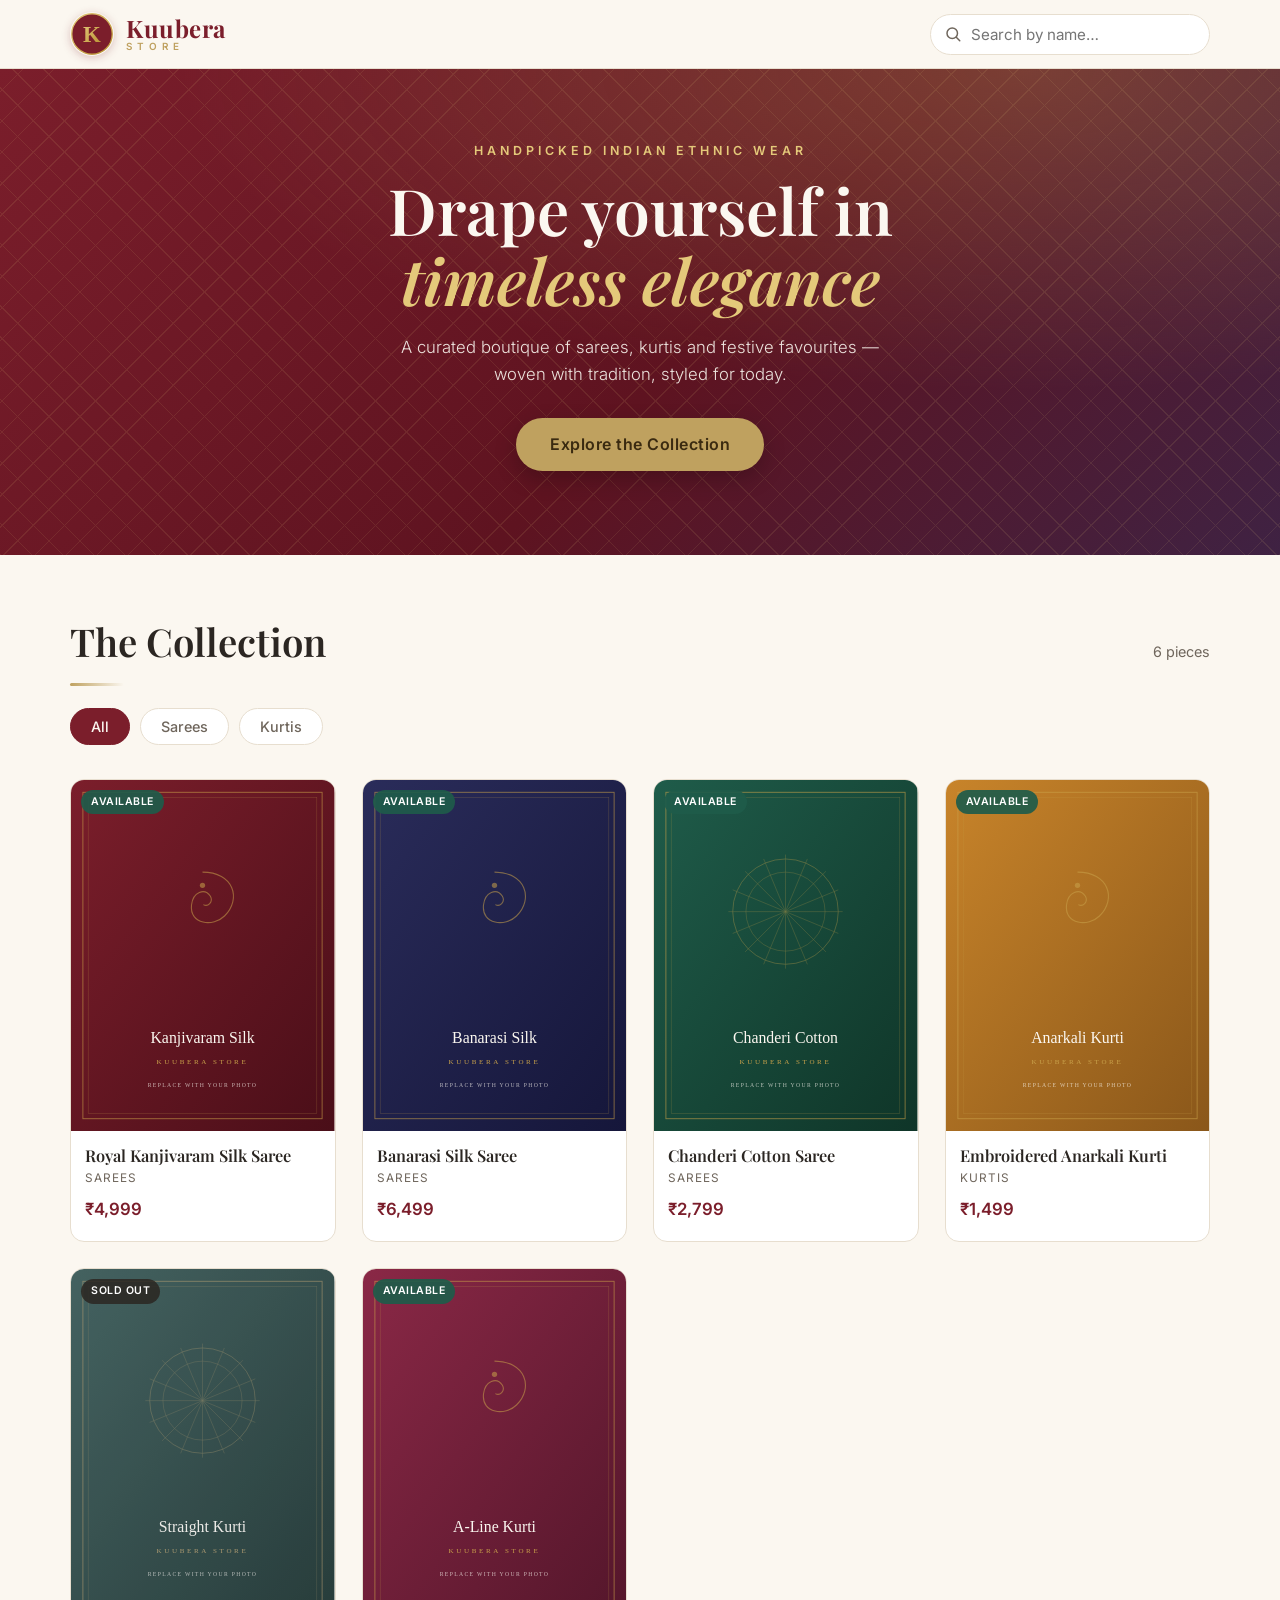
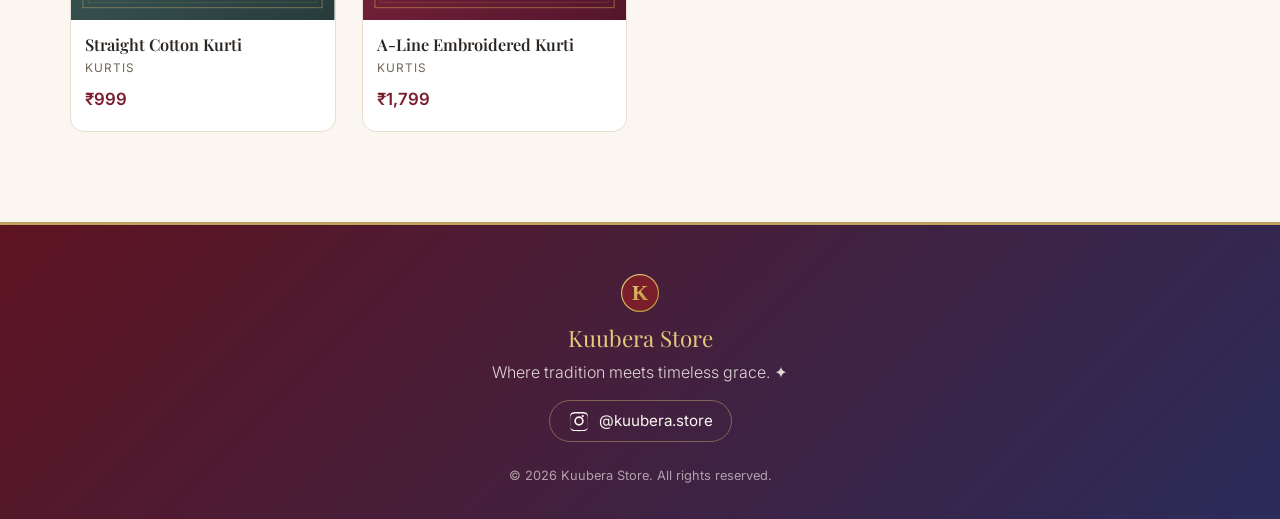
==== index.html @ ace5578c "Initial commit: Kuubera Store catalog website" ====
<!DOCTYPE html>
<html lang="en">
<head>
  <meta charset="UTF-8">
  <meta name="viewport" content="width=device-width, initial-scale=1.0">

  <!-- ===== SEO / social preview (edit the text to suit your shop) ===== -->
  <title>Kuubera Store — Premium Indian Ethnic Wear</title>
  <meta name="description" content="Kuubera Store — an elegant boutique for handpicked Indian ethnic wear. Sarees, kurtis and more. Order easily on WhatsApp.">
  <meta property="og:title" content="Kuubera Store — Premium Indian Ethnic Wear">
  <meta property="og:description" content="Handpicked sarees & kurtis. Order on WhatsApp.">
  <meta property="og:type" content="website">

  <!-- Favicon (the gold K emblem) -->
  <link rel="icon" type="image/svg+xml" href="images/logo.svg">

  <!-- ===== Google Fonts: Playfair Display (headings) + Inter (body) ===== -->
  <link rel="preconnect" href="https://fonts.googleapis.com">
  <link rel="preconnect" href="https://fonts.gstatic.com" crossorigin>
  <link href="https://fonts.googleapis.com/css2?family=Playfair+Display:ital,wght@0,500;0,600;0,700;1,500&family=Inter:wght@300;400;500;600&display=swap" rel="stylesheet">

  <link rel="stylesheet" href="css/styles.css">
</head>
<body>

  <!-- ============================ HEADER ============================ -->
  <header class="site-header" id="top">
    <div class="container header__inner">
      <a class="logo" href="#top" aria-label="Kuubera Store home">
        <img class="logo__mark" src="images/logo.svg" alt="" width="44" height="44">
        <span class="logo__text">
          <span class="logo__name">Kuubera</span>
          <span class="logo__sub">STORE</span>
        </span>
      </a>

      <div class="header__search">
        <svg class="search-icon" viewBox="0 0 24 24" width="18" height="18" aria-hidden="true">
          <path fill="none" stroke="currentColor" stroke-width="2" stroke-linecap="round"
                d="M21 21l-4.3-4.3M11 18a7 7 0 100-14 7 7 0 000 14z"/>
        </svg>
        <input type="search" id="search-input" placeholder="Search by name…"
               aria-label="Search products by name" autocomplete="off">
      </div>
    </div>
  </header>

  <!-- ============================ HERO ============================ -->
  <section class="hero">
    <div class="hero__bg" aria-hidden="true"></div>
    <div class="container hero__inner">
      <p class="hero__eyebrow">Handpicked Indian Ethnic Wear</p>
      <h1 class="hero__title">Drape yourself in<br><em>timeless elegance</em></h1>
      <p class="hero__lead">
        A curated boutique of sarees, kurtis and festive favourites —
        woven with tradition, styled for today.
      </p>
      <a class="hero__cta" href="#shop">Explore the Collection</a>
    </div>
  </section>

  <!-- ============================ SHOP ============================ -->
  <main class="container" id="shop">
    <div class="shop__head">
      <h2 class="section-title">The Collection</h2>
      <p class="result-count" id="result-count" aria-live="polite"></p>
    </div>

    <!-- Category filter buttons (built automatically from your products) -->
    <nav class="filter-bar" id="filter-bar" aria-label="Filter by category"></nav>

    <!-- Product grid (built by js/app.js) -->
    <div class="grid" id="product-grid"></div>

    <!-- Shown when search/filter finds nothing -->
    <p class="empty-state" id="empty-state" hidden>
      No pieces match your search. Try a different name or category.
    </p>
  </main>

  <!-- ============================ FOOTER ============================ -->
  <footer class="site-footer">
    <div class="container footer__inner">
      <div class="footer__brand">
        <img src="images/logo.svg" alt="" width="40" height="40">
        <p class="footer__name">Kuubera Store</p>
        <p class="footer__line">Where tradition meets timeless grace. ✦</p>
      </div>
      <div class="footer__links">
        <!-- Instagram link comes from INSTAGRAM_URL in js/products.js -->
        <a id="instagram-link" href="#" target="_blank" rel="noopener" aria-label="Instagram">
          <svg viewBox="0 0 24 24" width="22" height="22" fill="currentColor" aria-hidden="true">
            <path d="M12 2.16c3.2 0 3.58.01 4.85.07 1.17.05 1.8.25 2.23.41.56.22.96.48 1.38.9.42.42.68.82.9 1.38.16.42.36 1.06.41 2.23.06 1.27.07 1.65.07 4.85s-.01 3.58-.07 4.85c-.05 1.17-.25 1.8-.41 2.23-.22.56-.48.96-.9 1.38-.42.42-.82.68-1.38.9-.42.16-1.06.36-2.23.41-1.27.06-1.65.07-4.85.07s-3.58-.01-4.85-.07c-1.17-.05-1.8-.25-2.23-.41a3.7 3.7 0 01-1.38-.9 3.7 3.7 0 01-.9-1.38c-.16-.42-.36-1.06-.41-2.23C2.17 15.58 2.16 15.2 2.16 12s.01-3.58.07-4.85c.05-1.17.25-1.8.41-2.23.22-.56.48-.96.9-1.38.42-.42.82-.68 1.38-.9.42-.16 1.06-.36 2.23-.41C8.42 2.17 8.8 2.16 12 2.16zm0 1.62c-3.15 0-3.52.01-4.76.07-1.15.05-1.77.24-2.19.4-.55.22-.94.47-1.35.88-.41.41-.66.8-.88 1.35-.16.42-.35 1.04-.4 2.19-.06 1.24-.07 1.61-.07 4.76s.01 3.52.07 4.76c.05 1.15.24 1.77.4 2.19.22.55.47.94.88 1.35.41.41.8.66 1.35.88.42.16 1.04.35 2.19.4 1.24.06 1.61.07 4.76.07s3.52-.01 4.76-.07c1.15-.05 1.77-.24 2.19-.4.55-.22.94-.47 1.35-.88.41-.41.66-.8.88-1.35.16-.42.35-1.04.4-2.19.06-1.24.07-1.61.07-4.76s-.01-3.52-.07-4.76c-.05-1.15-.24-1.77-.4-2.19a3.6 3.6 0 00-.88-1.35 3.6 3.6 0 00-1.35-.88c-.42-.16-1.04-.35-2.19-.4-1.24-.06-1.61-.07-4.76-.07zM12 6.84A5.16 5.16 0 1012 17.16 5.16 5.16 0 0012 6.84zm0 8.5A3.34 3.34 0 1112 8.66a3.34 3.34 0 010 6.68zm5.34-8.69a1.2 1.2 0 11-2.4 0 1.2 1.2 0 012.4 0z"/>
          </svg>
          <span>@kuubera.store</span>
        </a>
      </div>
      <p class="footer__copy">© <span id="year"></span> Kuubera Store. All rights reserved.</p>
    </div>
  </footer>

  <!-- ===================== PRODUCT POPUP (MODAL) ===================== -->
  <div class="modal" id="product-modal" aria-hidden="true" role="dialog" aria-modal="true" aria-label="Product details">
    <div class="modal__overlay" id="modal-overlay"></div>
    <div class="modal__dialog" id="modal-content"><!-- filled by app.js --></div>
  </div>

  <!-- ===================== SCRIPTS ===================== -->
  <!-- 1) Your product data (edit this file to manage the shop) -->
  <script src="js/products.js"></script>
  <!-- 2) The app that draws everything -->
  <script src="js/app.js"></script>
  <!-- 3) Tiny inline bits that depend on your settings -->
  <script>
    // Set the footer year and Instagram link from your settings in products.js
    document.getElementById("year").textContent = new Date().getFullYear();
    var ig = document.getElementById("instagram-link");
    if (ig && typeof INSTAGRAM_URL === "string") ig.href = INSTAGRAM_URL;
  </script>
</body>
</html>
---- css/styles.css ----
/* =====================================================================
   KUUBERA STORE — STYLESHEET
   Mobile-first, premium Indian-boutique aesthetic.
   Palette: ivory base · deep maroon · indigo · emerald · mustard · gold.
   ===================================================================== */

/* ---- Design tokens (change colours/spacing here in one place) ---- */
:root {
  --cream:        #FBF7F0;   /* page background  */
  --cream-2:      #F3EAD9;   /* warm sand (secondary surface) */
  --ivory-card:   #FFFFFF;
  --ink:          #2B2622;   /* main text        */
  --ink-soft:     #6F665C;   /* muted text       */
  --maroon:       #7B1E2B;   /* primary jewel     */
  --maroon-dark:  #5E1320;
  --indigo:       #2A2C5A;
  --emerald:      #1F5C4A;
  --mustard:      #C8842A;
  --gold:         #BFA15F;
  --gold-soft:    #E4C97A;
  --line:         #E7DECF;   /* hairline borders  */
  --shadow:       0 10px 30px rgba(64, 38, 20, 0.10);
  --shadow-lg:    0 24px 60px rgba(64, 38, 20, 0.20);
  --radius:       14px;
  --radius-sm:    10px;
  --maxw:         1180px;
  --font-display: "Playfair Display", Georgia, "Times New Roman", serif;
  --font-body:    "Inter", system-ui, -apple-system, "Segoe UI", sans-serif;
}

/* ---- Reset / base ---- */
*, *::before, *::after { box-sizing: border-box; }

html { scroll-behavior: smooth; }

body {
  margin: 0;
  font-family: var(--font-body);
  font-weight: 400;
  color: var(--ink);
  background: var(--cream);
  line-height: 1.6;
  -webkit-font-smoothing: antialiased;
  text-rendering: optimizeLegibility;
}

img { display: block; max-width: 100%; height: auto; }

a { color: inherit; text-decoration: none; }

.container { width: 100%; max-width: var(--maxw); margin: 0 auto; padding: 0 20px; }

/* =====================  HEADER  ===================== */
.site-header {
  position: sticky;
  top: 0;
  z-index: 50;
  background: rgba(251, 247, 240, 0.92);
  backdrop-filter: blur(10px);
  border-bottom: 1px solid var(--line);
}
.header__inner {
  display: flex;
  align-items: center;
  justify-content: space-between;
  gap: 16px;
  padding-top: 12px;
  padding-bottom: 12px;
}

.logo { display: flex; align-items: center; gap: 12px; }
.logo__mark { border-radius: 50%; box-shadow: 0 2px 8px rgba(123, 30, 43, 0.25); }
.logo__text { display: flex; flex-direction: column; line-height: 1; }
.logo__name {
  font-family: var(--font-display);
  font-size: 1.5rem;
  font-weight: 700;
  color: var(--maroon);
  letter-spacing: 0.5px;
}
.logo__sub {
  font-size: 0.62rem;
  letter-spacing: 5px;
  color: var(--gold);
  margin-top: 2px;
  font-weight: 600;
}

/* Search box */
.header__search {
  position: relative;
  display: flex;
  align-items: center;
  flex: 0 1 280px;
}
.search-icon { position: absolute; left: 14px; color: var(--ink-soft); pointer-events: none; }
#search-input {
  width: 100%;
  font-family: var(--font-body);
  font-size: 0.95rem;
  color: var(--ink);
  padding: 10px 14px 10px 40px;
  border: 1px solid var(--line);
  border-radius: 999px;
  background: #fff;
  transition: border-color 0.2s, box-shadow 0.2s;
}
#search-input:focus {
  outline: none;
  border-color: var(--gold);
  box-shadow: 0 0 0 3px rgba(191, 161, 95, 0.18);
}

/* =====================  HERO  ===================== */
.hero {
  position: relative;
  overflow: hidden;
  color: var(--cream);
  isolation: isolate;
}
.hero__bg {
  position: absolute;
  inset: 0;
  z-index: -1;
  background:
    radial-gradient(120% 120% at 80% 0%, rgba(191,161,95,0.30), transparent 55%),
    linear-gradient(135deg, var(--maroon) 0%, var(--maroon-dark) 55%, var(--indigo) 130%);
}
/* faint textile motif overlay */
.hero__bg::after {
  content: "";
  position: absolute;
  inset: 0;
  opacity: 0.10;
  background-image:
    repeating-linear-gradient(45deg, var(--gold-soft) 0 1px, transparent 1px 22px),
    repeating-linear-gradient(-45deg, var(--gold-soft) 0 1px, transparent 1px 22px);
}
.hero__inner {
  padding: 72px 20px 84px;
  text-align: center;
  max-width: 760px;
}
.hero__eyebrow {
  margin: 0 0 14px;
  font-size: 0.78rem;
  letter-spacing: 4px;
  text-transform: uppercase;
  color: var(--gold-soft);
  font-weight: 600;
}
.hero__title {
  font-family: var(--font-display);
  font-weight: 600;
  font-size: clamp(2.2rem, 7vw, 4rem);
  line-height: 1.1;
  margin: 0 0 18px;
}
.hero__title em { color: var(--gold-soft); font-style: italic; }
.hero__lead {
  margin: 0 auto 30px;
  max-width: 520px;
  font-size: 1.05rem;
  color: rgba(251, 247, 240, 0.9);
  font-weight: 300;
}
.hero__cta {
  display: inline-block;
  padding: 14px 34px;
  background: var(--gold);
  color: #3a2a10;
  font-weight: 600;
  letter-spacing: 0.5px;
  border-radius: 999px;
  transition: transform 0.2s ease, box-shadow 0.2s ease, background 0.2s;
  box-shadow: 0 8px 22px rgba(0,0,0,0.22);
}
.hero__cta:hover { transform: translateY(-2px); background: var(--gold-soft); box-shadow: 0 12px 28px rgba(0,0,0,0.28); }

/* =====================  SHOP HEAD + FILTERS  ===================== */
#shop { padding: 56px 20px 40px; }
.shop__head {
  display: flex;
  align-items: baseline;
  justify-content: space-between;
  flex-wrap: wrap;
  gap: 8px;
  margin-bottom: 22px;
}
.section-title {
  font-family: var(--font-display);
  font-weight: 600;
  font-size: clamp(1.7rem, 4vw, 2.4rem);
  color: var(--ink);
  margin: 0;
  position: relative;
}
.section-title::after {
  content: "";
  display: block;
  width: 54px; height: 3px;
  margin-top: 10px;
  background: linear-gradient(90deg, var(--gold), transparent);
  border-radius: 2px;
}
.result-count { color: var(--ink-soft); font-size: 0.9rem; margin: 0; }

.filter-bar {
  display: flex;
  flex-wrap: wrap;
  gap: 10px;
  margin-bottom: 34px;
}
.filter-pill {
  font-family: var(--font-body);
  font-size: 0.9rem;
  font-weight: 500;
  color: var(--ink-soft);
  padding: 9px 20px;
  background: #fff;
  border: 1px solid var(--line);
  border-radius: 999px;
  cursor: pointer;
  transition: all 0.2s ease;
}
.filter-pill:hover { border-color: var(--gold); color: var(--maroon); }
.filter-pill.is-active {
  background: var(--maroon);
  border-color: var(--maroon);
  color: var(--cream);
}

/* =====================  PRODUCT GRID  ===================== */
.grid {
  display: grid;
  grid-template-columns: repeat(2, 1fr);   /* mobile: 2 across */
  gap: 16px;
}
@media (min-width: 640px)  { .grid { grid-template-columns: repeat(3, 1fr); gap: 22px; } }
@media (min-width: 980px)  { .grid { grid-template-columns: repeat(4, 1fr); gap: 26px; } }

/* Card */
.card {
  background: var(--ivory-card);
  border: 1px solid var(--line);
  border-radius: var(--radius);
  overflow: hidden;
  cursor: pointer;
  display: flex;
  flex-direction: column;
  /* fade-in start state (JS adds .is-visible) */
  opacity: 0;
  transform: translateY(18px);
  transition: opacity 0.6s ease, transform 0.6s ease, box-shadow 0.3s ease;
}
.card.is-visible { opacity: 1; transform: none; }
.card:hover { box-shadow: var(--shadow-lg); transform: translateY(-4px); }
.card:focus-visible { outline: 2px solid var(--gold); outline-offset: 2px; }

.card__media {
  position: relative;
  aspect-ratio: 3 / 4;
  overflow: hidden;
  background: var(--cream);
}
.card__media img {
  width: 100%; height: 100%;
  object-fit: cover;
  transition: transform 0.6s ease;
}
.card:hover .card__media img { transform: scale(1.05); }
.card.is-soldout .card__media img { filter: grayscale(0.5) brightness(0.95); }

.badge {
  position: absolute;
  top: 10px; left: 10px;
  font-size: 0.66rem;
  font-weight: 600;
  letter-spacing: 0.5px;
  padding: 4px 10px;
  border-radius: 999px;
  text-transform: uppercase;
}
.badge--stock   { background: rgba(31, 92, 74, 0.92); color: #fff; }
.badge--soldout { background: rgba(43, 38, 34, 0.85); color: #fff; }

.card__body { padding: 14px 14px 18px; }
.card__name {
  font-family: var(--font-display);
  font-weight: 600;
  font-size: 1.02rem;
  margin: 0 0 4px;
  color: var(--ink);
  line-height: 1.25;
}
.card__cat { margin: 0 0 8px; font-size: 0.74rem; letter-spacing: 1px; text-transform: uppercase; color: var(--ink-soft); }
.card__price { margin: 0; font-weight: 600; color: var(--maroon); font-size: 1.05rem; }

.empty-state { text-align: center; color: var(--ink-soft); padding: 50px 0; font-size: 1.05rem; }

/* =====================  FOOTER  ===================== */
.site-footer {
  margin-top: 50px;
  background: linear-gradient(135deg, var(--maroon-dark), var(--indigo));
  color: var(--cream);
  border-top: 3px solid var(--gold);
}
.footer__inner {
  padding: 48px 20px 32px;
  text-align: center;
  display: flex;
  flex-direction: column;
  align-items: center;
  gap: 14px;
}
.footer__brand img { border-radius: 50%; margin: 0 auto 8px; }
.footer__name { font-family: var(--font-display); font-size: 1.4rem; margin: 0; color: var(--gold-soft); }
.footer__line { margin: 4px 0 0; color: rgba(251,247,240,0.85); font-weight: 300; }
.footer__links a {
  display: inline-flex;
  align-items: center;
  gap: 9px;
  color: var(--cream);
  font-size: 0.95rem;
  padding: 8px 18px;
  border: 1px solid rgba(228,201,122,0.4);
  border-radius: 999px;
  transition: background 0.2s, border-color 0.2s;
}
.footer__links a:hover { background: rgba(228,201,122,0.14); border-color: var(--gold-soft); }
.footer__copy { font-size: 0.8rem; color: rgba(251,247,240,0.6); margin: 10px 0 0; }

/* =====================  MODAL (PRODUCT POPUP)  ===================== */
.modal {
  position: fixed;
  inset: 0;
  z-index: 100;
  display: none;
  align-items: center;
  justify-content: center;
  padding: 16px;
}
.modal.is-open { display: flex; }
.modal__overlay {
  position: absolute;
  inset: 0;
  background: rgba(33, 22, 16, 0.62);
  backdrop-filter: blur(3px);
  animation: fade 0.25s ease;
}
.modal__dialog {
  position: relative;
  background: var(--cream);
  width: 100%;
  max-width: 920px;
  max-height: 92vh;
  overflow-y: auto;
  border-radius: var(--radius);
  box-shadow: var(--shadow-lg);
  animation: pop 0.28s cubic-bezier(.2,.8,.2,1);
}
@keyframes fade { from { opacity: 0; } to { opacity: 1; } }
@keyframes pop  { from { opacity: 0; transform: translateY(20px) scale(.98); } to { opacity: 1; transform: none; } }

.modal__close {
  position: absolute;
  top: 12px; right: 12px;
  z-index: 3;
  width: 38px; height: 38px;
  border: none;
  border-radius: 50%;
  background: rgba(255,255,255,0.9);
  color: var(--ink);
  font-size: 26px;
  line-height: 1;
  cursor: pointer;
  box-shadow: var(--shadow);
  transition: transform 0.2s, background 0.2s;
}
.modal__close:hover { transform: rotate(90deg); background: #fff; }

.modal__grid { display: grid; grid-template-columns: 1fr; }
@media (min-width: 760px) { .modal__grid { grid-template-columns: 1fr 1fr; } }

/* Gallery */
.gallery { background: var(--cream); }
.gallery__main { aspect-ratio: 3 / 4; overflow: hidden; }
.gallery__main img { width: 100%; height: 100%; object-fit: cover; }
.gallery__thumbs { display: flex; gap: 8px; padding: 12px; flex-wrap: wrap; }
.thumb {
  width: 60px; height: 80px;
  padding: 0;
  border: 2px solid transparent;
  border-radius: 8px;
  overflow: hidden;
  cursor: pointer;
  background: none;
}
.thumb img { width: 100%; height: 100%; object-fit: cover; }
.thumb.is-active { border-color: var(--gold); }

/* Info column */
.modal__info { padding: 30px 28px 34px; }
.modal__cat { margin: 0 0 6px; font-size: 0.74rem; letter-spacing: 2px; text-transform: uppercase; color: var(--mustard); font-weight: 600; }
.modal__name { font-family: var(--font-display); font-weight: 600; font-size: 1.8rem; margin: 0 0 12px; line-height: 1.15; }
.modal__price { font-size: 1.4rem; font-weight: 600; color: var(--maroon); margin: 0 0 18px; display: flex; align-items: center; gap: 12px; flex-wrap: wrap; }
.modal__desc { color: var(--ink-soft); margin: 0 0 22px; }

.field-label { font-size: 0.78rem; letter-spacing: 1px; text-transform: uppercase; color: var(--ink); font-weight: 600; margin: 0 0 10px; }
.size-block { margin-bottom: 24px; }
.size-options { display: flex; gap: 9px; flex-wrap: wrap; }
.size-pill {
  min-width: 46px;
  padding: 9px 14px;
  font-family: var(--font-body);
  font-size: 0.9rem;
  font-weight: 500;
  border: 1px solid var(--line);
  background: #fff;
  border-radius: 8px;
  cursor: pointer;
  transition: all 0.2s;
}
.size-pill:hover { border-color: var(--gold); }
.size-pill.is-active { background: var(--ink); color: var(--cream); border-color: var(--ink); }

/* WhatsApp order button */
.btn-whatsapp {
  display: flex;
  align-items: center;
  justify-content: center;
  gap: 10px;
  width: 100%;
  padding: 15px 20px;
  background: #25D366;
  color: #06351b;
  font-size: 1.02rem;
  font-weight: 600;
  border-radius: 12px;
  box-shadow: 0 8px 20px rgba(37,211,102,0.3);
  transition: transform 0.2s, box-shadow 0.2s, background 0.2s;
}
.btn-whatsapp:hover { transform: translateY(-2px); background: #1ebe5a; box-shadow: 0 12px 26px rgba(37,211,102,0.4); }
.btn-whatsapp svg { flex-shrink: 0; }
.modal__note { text-align: center; font-size: 0.8rem; color: var(--ink-soft); margin: 12px 0 0; }

/* Respect users who prefer less motion */
@media (prefers-reduced-motion: reduce) {
  *, *::before, *::after { animation-duration: 0.001ms !important; transition-duration: 0.001ms !important; scroll-behavior: auto !important; }
  .card { opacity: 1; transform: none; }
}
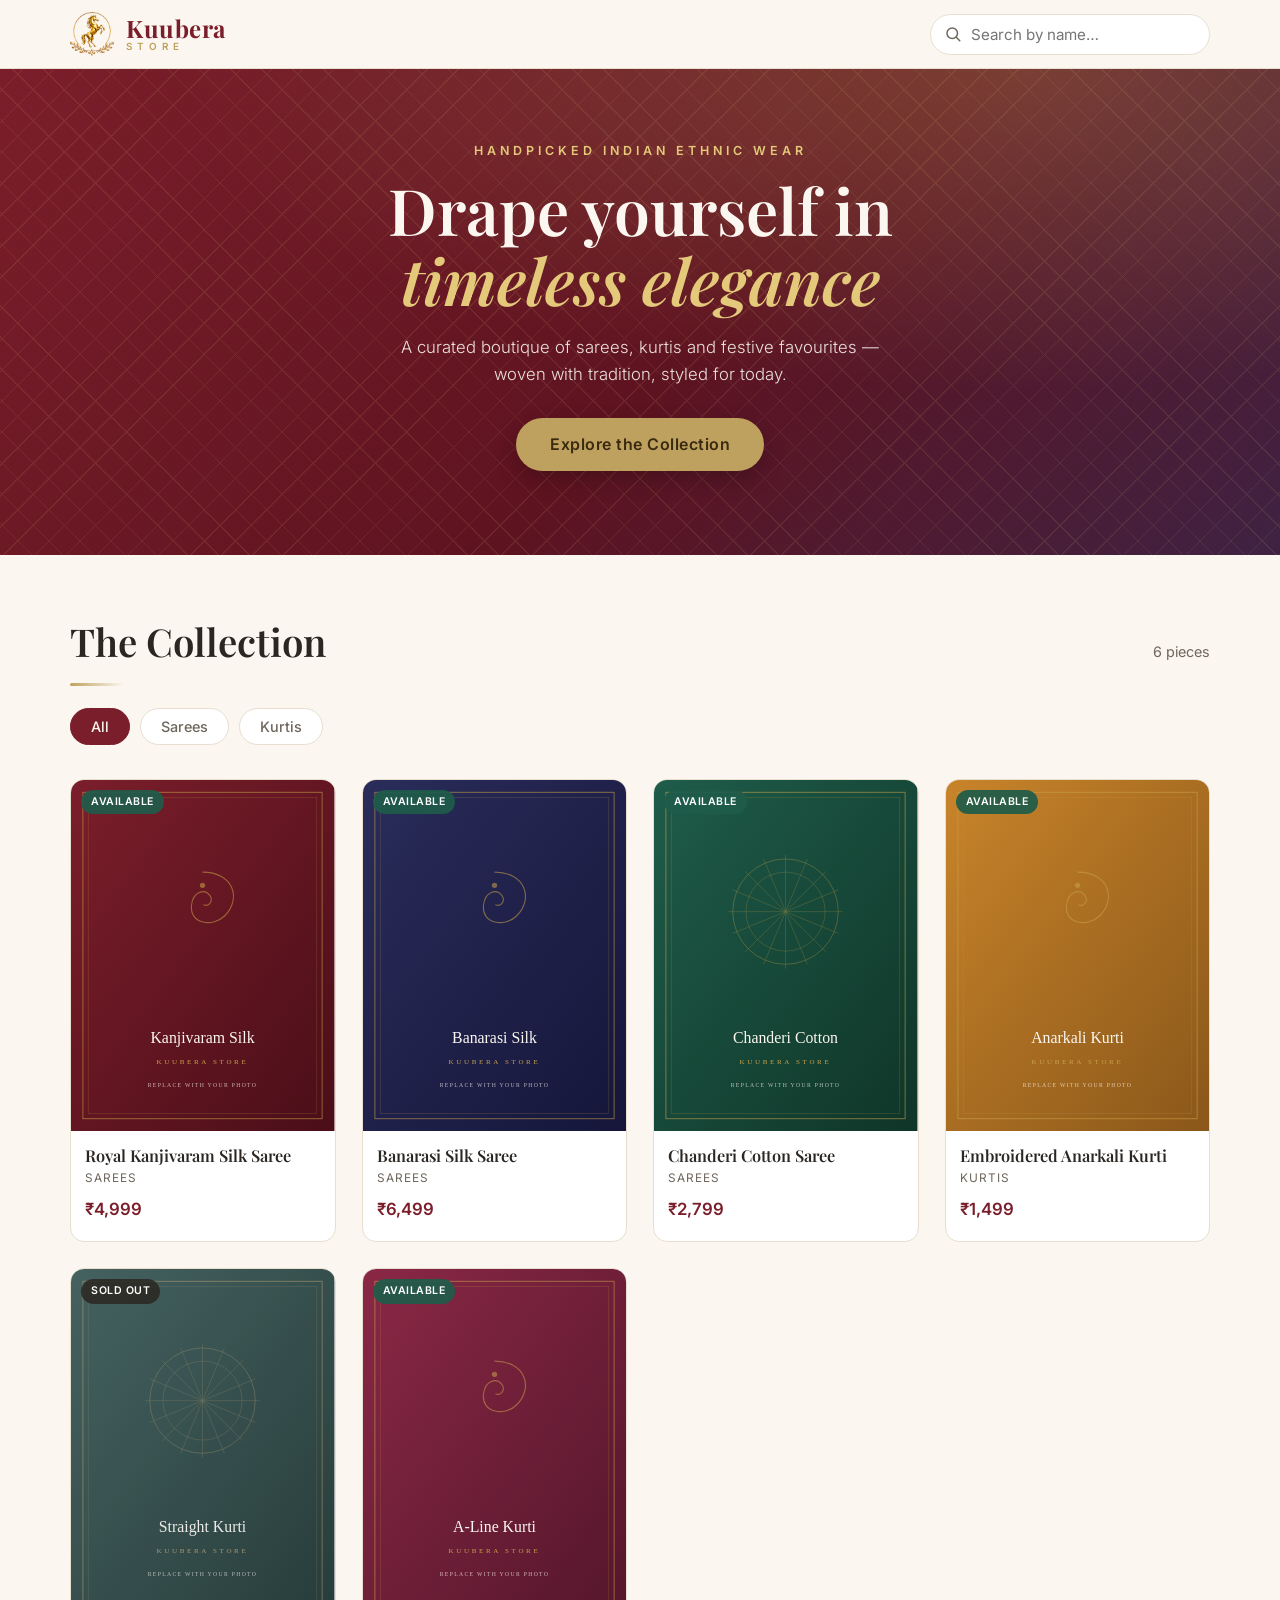
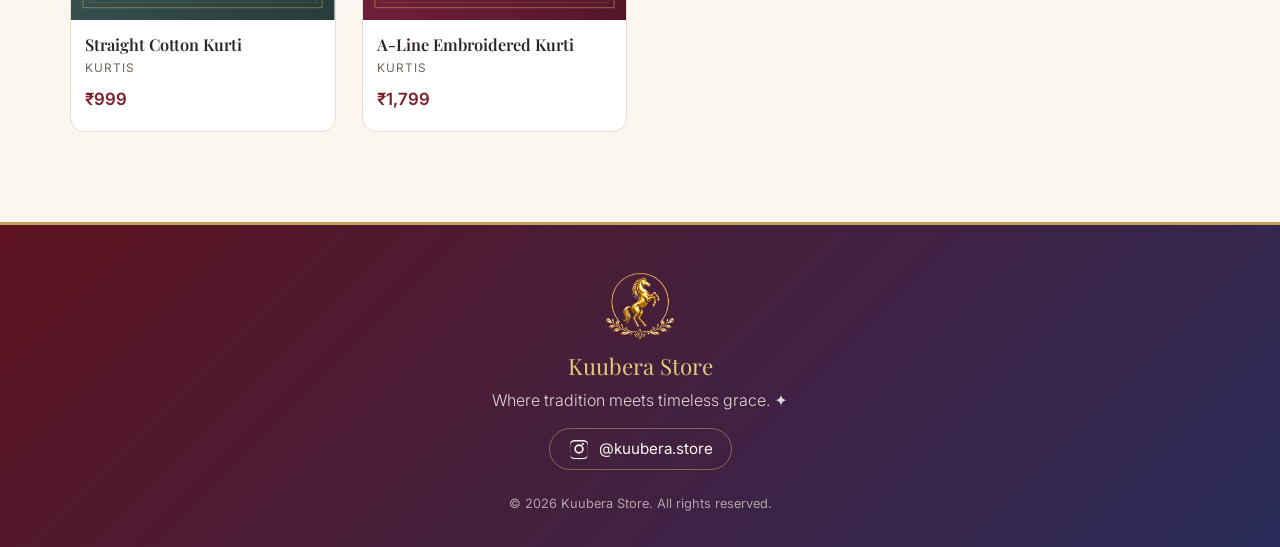
==== commit 8d2909e2: "Add CSV catalog, per-size stock, Amazon links, transparent logo - Move product catalog to products.c" ====
--- a/index.html
+++ b/index.html
@@ -11,8 +11,8 @@
   <meta property="og:description" content="Handpicked sarees & kurtis. Order on WhatsApp.">
   <meta property="og:type" content="website">
 
-  <!-- Favicon (the gold K emblem) -->
-  <link rel="icon" type="image/svg+xml" href="images/logo.svg">
+  <!-- Favicon (the gold horse emblem) -->
+  <link rel="icon" type="image/png" href="images/logo-mark.png">
 
   <!-- ===== Google Fonts: Playfair Display (headings) + Inter (body) ===== -->
   <link rel="preconnect" href="https://fonts.googleapis.com">
@@ -27,7 +27,7 @@
   <header class="site-header" id="top">
     <div class="container header__inner">
       <a class="logo" href="#top" aria-label="Kuubera Store home">
-        <img class="logo__mark" src="images/logo.svg" alt="" width="44" height="44">
+        <img class="logo__mark" src="images/logo-mark.png" alt="" width="44" height="44">
         <span class="logo__text">
           <span class="logo__name">Kuubera</span>
           <span class="logo__sub">STORE</span>
@@ -82,7 +82,7 @@
   <footer class="site-footer">
     <div class="container footer__inner">
       <div class="footer__brand">
-        <img src="images/logo.svg" alt="" width="40" height="40">
+        <img src="images/logo-mark.png" alt="" width="68" height="68">
         <p class="footer__name">Kuubera Store</p>
         <p class="footer__line">Where tradition meets timeless grace. ✦</p>
       </div>
--- a/css/styles.css
+++ b/css/styles.css
@@ -68,8 +68,8 @@
   padding-bottom: 12px;
 }
 
-.logo { display: flex; align-items: center; gap: 12px; }
-.logo__mark { border-radius: 50%; box-shadow: 0 2px 8px rgba(123, 30, 43, 0.25); }
+.logo { display: flex; align-items: center; gap: 12px; min-width: 0; }
+.logo__mark { width: 44px; height: 44px; object-fit: contain; flex-shrink: 0; }
 .logo__text { display: flex; flex-direction: column; line-height: 1; }
 .logo__name {
   font-family: var(--font-display);
@@ -111,6 +111,15 @@
   box-shadow: 0 0 0 3px rgba(191, 161, 95, 0.18);
 }
 
+/* On narrow phones, drop the search box onto its own full-width row so it
+   can never crowd or overlap the logo while the page loads. */
+@media (max-width: 560px) {
+  .header__inner { flex-wrap: wrap; gap: 10px 14px; }
+  .logo { flex: 1 1 auto; }
+  .header__search { flex: 1 1 100%; order: 3; }
+  .logo__name { font-size: 1.3rem; }
+}
+
 /* =====================  HERO  ===================== */
 .hero {
   position: relative;
@@ -313,7 +322,7 @@
   align-items: center;
   gap: 14px;
 }
-.footer__brand img { border-radius: 50%; margin: 0 auto 8px; }
+.footer__brand img { width: 68px; height: 68px; object-fit: contain; margin: 0 auto 8px; }
 .footer__name { font-family: var(--font-display); font-size: 1.4rem; margin: 0; color: var(--gold-soft); }
 .footer__line { margin: 4px 0 0; color: rgba(251,247,240,0.85); font-weight: 300; }
 .footer__links a {
@@ -423,26 +432,70 @@
 }
 .size-pill:hover { border-color: var(--gold); }
 .size-pill.is-active { background: var(--ink); color: var(--cream); border-color: var(--ink); }
-
-/* WhatsApp order button */
-.btn-whatsapp {
+/* Sold-out size: shown but not selectable */
+.size-pill.is-unavailable {
+  color: var(--ink-soft);
+  background: var(--cream-2);
+  border-color: var(--line);
+  text-decoration: line-through;
+  opacity: 0.6;
+  cursor: not-allowed;
+}
+.size-pill.is-unavailable:hover { border-color: var(--line); }
+
+/* Buy buttons (WhatsApp + optional Amazon), stacked */
+.buy-actions { display: flex; flex-direction: column; gap: 12px; }
+.btn-whatsapp, .btn-amazon {
   display: flex;
   align-items: center;
   justify-content: center;
   gap: 10px;
   width: 100%;
   padding: 15px 20px;
+  font-size: 1.02rem;
+  font-weight: 600;
+  border-radius: 12px;
+  transition: transform 0.2s, box-shadow 0.2s, background 0.2s;
+}
+.btn-whatsapp svg, .btn-amazon svg { flex-shrink: 0; }
+
+/* WhatsApp order button (primary) */
+.btn-whatsapp {
   background: #25D366;
   color: #06351b;
-  font-size: 1.02rem;
-  font-weight: 600;
-  border-radius: 12px;
   box-shadow: 0 8px 20px rgba(37,211,102,0.3);
-  transition: transform 0.2s, box-shadow 0.2s, background 0.2s;
 }
 .btn-whatsapp:hover { transform: translateY(-2px); background: #1ebe5a; box-shadow: 0 12px 26px rgba(37,211,102,0.4); }
-.btn-whatsapp svg { flex-shrink: 0; }
+
+/* Amazon buy button (secondary) */
+.btn-amazon {
+  background: #FF9900;
+  color: #1a1208;
+  box-shadow: 0 8px 20px rgba(255,153,0,0.28);
+}
+.btn-amazon:hover { transform: translateY(-2px); background: #f08a00; box-shadow: 0 12px 26px rgba(255,153,0,0.38); }
+
+/* Disabled order button when every size is sold out */
+.btn-whatsapp.is-disabled {
+  background: #c9c4bc;
+  color: #5f5a52;
+  box-shadow: none;
+  cursor: not-allowed;
+}
+.btn-whatsapp.is-disabled:hover { transform: none; background: #c9c4bc; box-shadow: none; }
+
 .modal__note { text-align: center; font-size: 0.8rem; color: var(--ink-soft); margin: 12px 0 0; }
+
+/* Loading / error message shown above the grid */
+.status-note {
+  text-align: center;
+  color: var(--ink-soft);
+  font-size: 1rem;
+  line-height: 1.6;
+  padding: 40px 16px;
+  margin: 0;
+}
+.status-note strong { color: var(--maroon); }
 
 /* Respect users who prefer less motion */
 @media (prefers-reduced-motion: reduce) {
